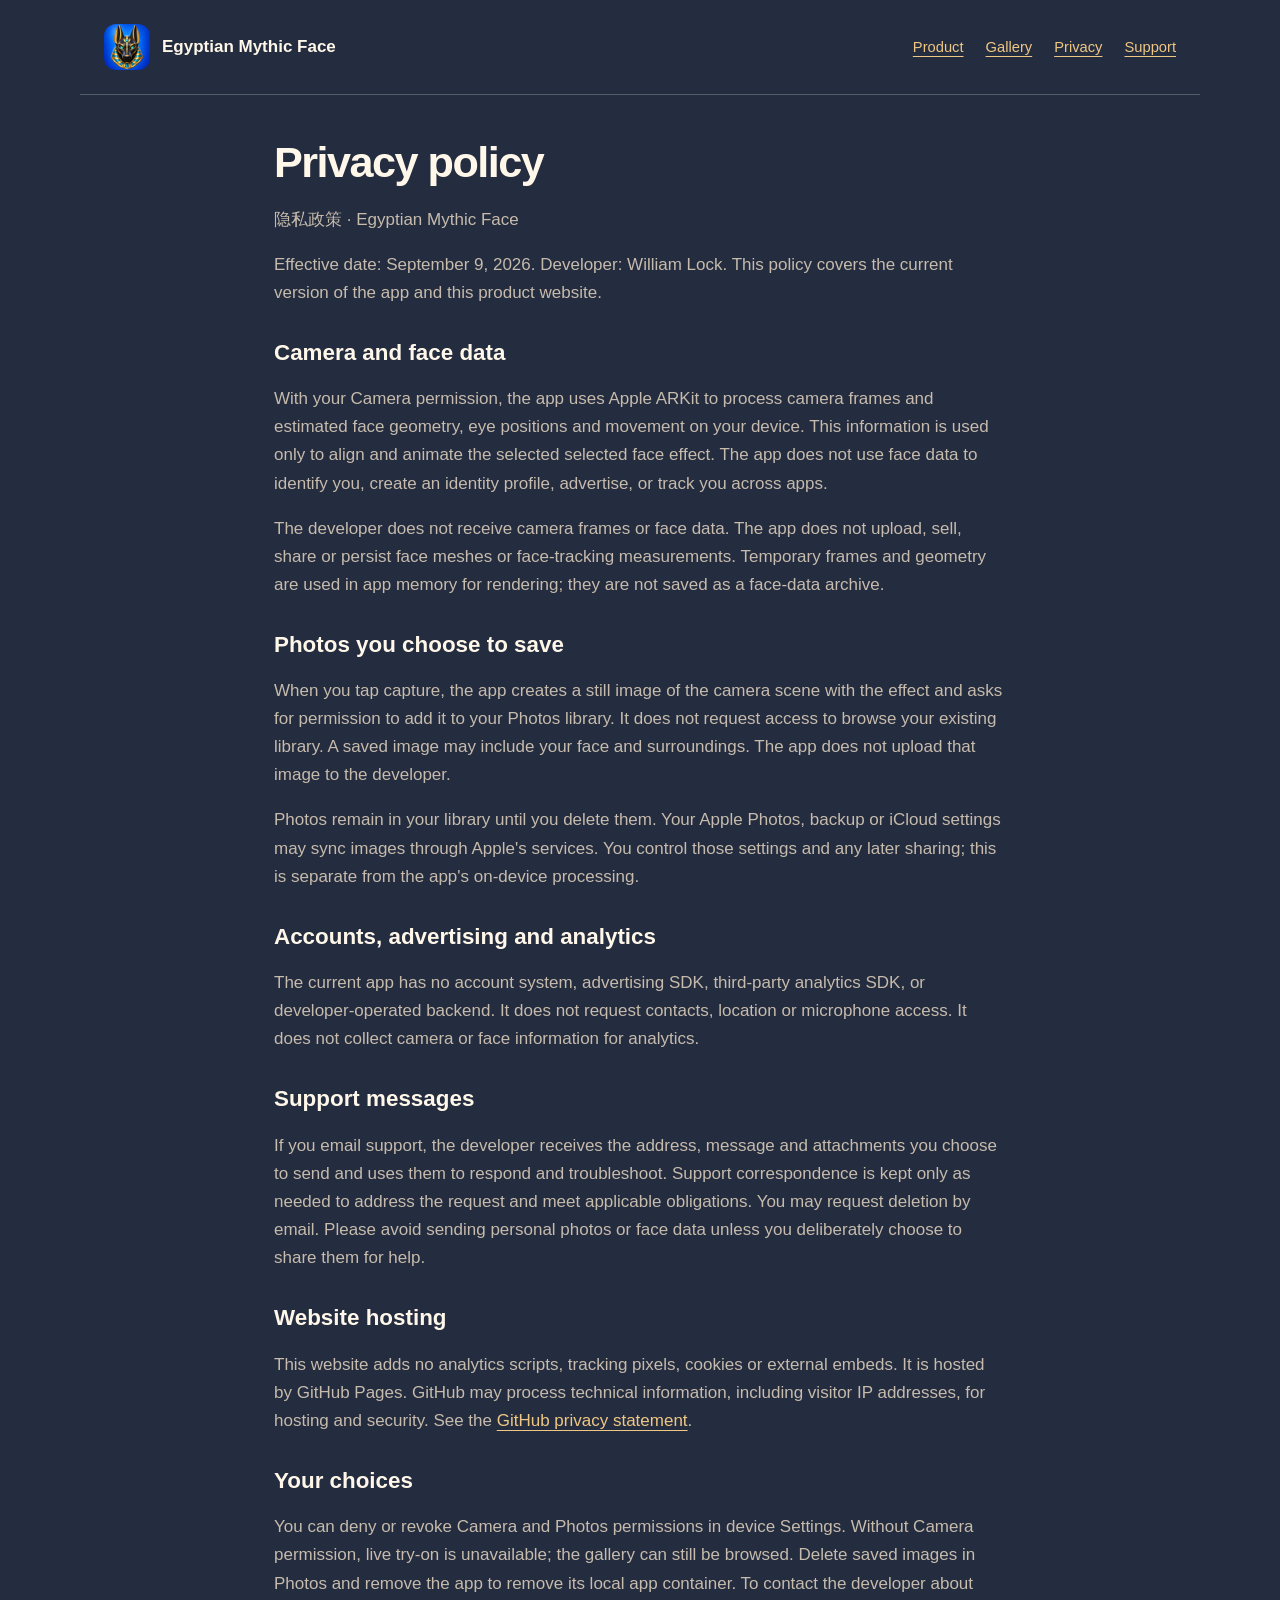
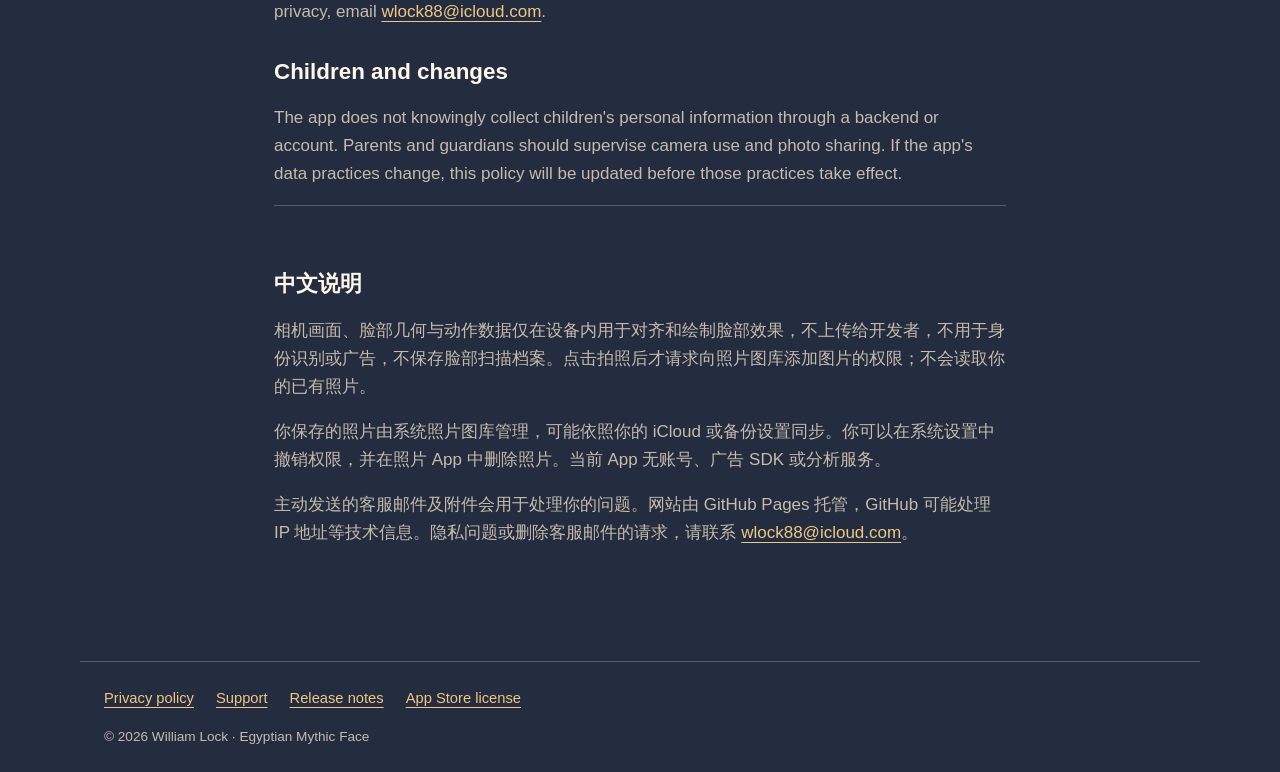
==== privacy.html @ 1ad41d78 "Publish Egyptian Mythic Face product, gallery, privacy and support pages" ====
<!doctype html>
<html lang="en"><head><meta charset="utf-8"><meta name="viewport" content="width=device-width,initial-scale=1"><title>Privacy policy | Egyptian Mythic Face</title><meta name="description" content="Explore eight original mask designs inspired by Egyptian mythology, from Anubis&#x27;s black and gold to Bastet&#x27;s purple and gold accents."><link rel="icon" href="assets/icon.png"><link rel="stylesheet" href="style.css"></head>
<body><header><a class="brand" href="index.html"><img src="assets/icon.png" alt="" width="46" height="46">Egyptian Mythic Face</a><nav aria-label="Main"><a href="index.html">Product</a><a href="campaign.html">Gallery</a><a href="privacy.html">Privacy</a><a href="support.html">Support</a></nav></header>
<main class="document"><h1>Privacy policy</h1><p lang="zh-Hans">隐私政策 · Egyptian Mythic Face</p><p>Effective date: September 9, 2026. Developer: William Lock. This policy covers the current version of the app and this product website.</p>
<h2>Camera and face data</h2><p>With your Camera permission, the app uses Apple ARKit to process camera frames and estimated face geometry, eye positions and movement on your device. This information is used only to align and animate the selected selected face effect. The app does not use face data to identify you, create an identity profile, advertise, or track you across apps.</p><p>The developer does not receive camera frames or face data. The app does not upload, sell, share or persist face meshes or face-tracking measurements. Temporary frames and geometry are used in app memory for rendering; they are not saved as a face-data archive.</p>
<h2>Photos you choose to save</h2><p>When you tap capture, the app creates a still image of the camera scene with the effect and asks for permission to add it to your Photos library. It does not request access to browse your existing library. A saved image may include your face and surroundings. The app does not upload that image to the developer.</p><p>Photos remain in your library until you delete them. Your Apple Photos, backup or iCloud settings may sync images through Apple's services. You control those settings and any later sharing; this is separate from the app's on-device processing.</p>
<h2>Accounts, advertising and analytics</h2><p>The current app has no account system, advertising SDK, third-party analytics SDK, or developer-operated backend. It does not request contacts, location or microphone access. It does not collect camera or face information for analytics.</p>
<h2>Support messages</h2><p>If you email support, the developer receives the address, message and attachments you choose to send and uses them to respond and troubleshoot. Support correspondence is kept only as needed to address the request and meet applicable obligations. You may request deletion by email. Please avoid sending personal photos or face data unless you deliberately choose to share them for help.</p>
<h2>Website hosting</h2><p>This website adds no analytics scripts, tracking pixels, cookies or external embeds. It is hosted by GitHub Pages. GitHub may process technical information, including visitor IP addresses, for hosting and security. See the <a href="https://docs.github.com/en/site-policy/privacy-policies/github-general-privacy-statement">GitHub privacy statement</a>.</p>
<h2>Your choices</h2><p>You can deny or revoke Camera and Photos permissions in device Settings. Without Camera permission, live try-on is unavailable; the gallery can still be browsed. Delete saved images in Photos and remove the app to remove its local app container. To contact the developer about privacy, email <a href="mailto:wlock88@icloud.com">wlock88@icloud.com</a>.</p>
<h2>Children and changes</h2><p>The app does not knowingly collect children's personal information through a backend or account. Parents and guardians should supervise camera use and photo sharing. If the app's data practices change, this policy will be updated before those practices take effect.</p>
<section lang="zh-Hans"><h2>中文说明</h2><p>相机画面、脸部几何与动作数据仅在设备内用于对齐和绘制脸部效果，不上传给开发者，不用于身份识别或广告，不保存脸部扫描档案。点击拍照后才请求向照片图库添加图片的权限；不会读取你的已有照片。</p><p>你保存的照片由系统照片图库管理，可能依照你的 iCloud 或备份设置同步。你可以在系统设置中撤销权限，并在照片 App 中删除照片。当前 App 无账号、广告 SDK 或分析服务。</p><p>主动发送的客服邮件及附件会用于处理你的问题。网站由 GitHub Pages 托管，GitHub 可能处理 IP 地址等技术信息。隐私问题或删除客服邮件的请求，请联系 <a href="mailto:wlock88@icloud.com">wlock88@icloud.com</a>。</p></section></main><footer><nav aria-label="Footer"><a href="privacy.html">Privacy policy</a><a href="support.html">Support</a><a href="releases.html">Release notes</a><a href="https://www.apple.com/legal/internet-services/itunes/dev/stdeula/">App Store license</a></nav>© 2026 William Lock · Egyptian Mythic Face</footer></body></html>
---- style.css ----
:root{color-scheme:dark;--bg:#0c0c0d;--panel:#171617;--ink:#fff7e9;--muted:#c6bbac;--gold:#efc784;--line:#3b3227}*{box-sizing:border-box}body{margin:0;background:var(--bg);color:var(--ink);font:17px/1.65 -apple-system,BlinkMacSystemFont,"Segoe UI",sans-serif}a{color:var(--gold);text-underline-offset:4px}a:focus-visible,summary:focus-visible{outline:3px solid var(--gold);outline-offset:5px}header,main,footer{max-width:1120px;margin:auto;padding:24px}header{display:flex;align-items:center;justify-content:space-between;gap:20px;border-bottom:1px solid var(--line)}.brand{display:flex;align-items:center;gap:12px;text-decoration:none;color:var(--ink);font-weight:750}.brand img{width:46px;height:46px;border-radius:12px}nav{display:flex;gap:22px;flex-wrap:wrap}nav a{font-size:.92rem}.hero{display:grid;grid-template-columns:1.05fr 1fr;align-items:center;gap:35px;padding:65px 0}.eyebrow{color:var(--gold);text-transform:uppercase;letter-spacing:.16em;font-size:.76rem;font-weight:700}h1{font-size:clamp(2.7rem,6vw,5.2rem);line-height:1.08;letter-spacing:-.035em;margin:20px 0}h1 span{display:block;color:var(--gold);letter-spacing:.12em;margin-top:12px;font-weight:500}h2{font-size:1.9rem;line-height:1.25}h3{font-size:1.1rem}p{color:var(--muted)}.lead{font-size:1.2rem;max-width:620px}.button{display:inline-block;padding:12px 20px;border:1px solid var(--gold);border-radius:10px;text-decoration:none;font-weight:650;margin-top:12px}.hero-art{display:grid;grid-template-columns:1fr 1fr;gap:8px;align-items:center}.hero-art img{width:100%;border-radius:90px;box-shadow:0 24px 60px #000}.hero-art img+img{margin-top:80px}.status{display:inline-block;border:1px solid var(--line);border-radius:99px;padding:5px 12px;font-size:.8rem;color:var(--muted)}section{padding:32px 0;border-top:1px solid var(--line)}.cards{display:grid;grid-template-columns:repeat(4,minmax(0,1fr));gap:16px}.mask{margin:0;background:var(--panel);border:1px solid var(--line);border-radius:18px;overflow:hidden;text-align:center}.mask img{width:100%;aspect-ratio:1;object-fit:contain;display:block}.mask figcaption{padding:10px 8px 16px}.mask strong{display:block;font-size:1.25rem;color:var(--gold)}.mask span{font-size:.88rem;color:var(--muted)}.features{display:grid;grid-template-columns:repeat(3,1fr);gap:24px}.features article{background:var(--panel);padding:22px;border-radius:14px}.features p{font-size:1rem}.note{font-size:.88rem;color:var(--muted)}.document{max-width:780px;padding-bottom:65px}.document h1{font-size:2.7rem}.document h2{font-size:1.4rem;margin-top:32px}li{color:var(--muted);margin:8px 0}details{padding:14px 0;border-bottom:1px solid var(--line)}summary{cursor:pointer;font-weight:650}footer{border-top:1px solid var(--line);font-size:.85rem;color:var(--muted)}footer nav{margin-bottom:15px}@media(max-width:700px){header{align-items:flex-start;flex-direction:column}.hero{grid-template-columns:1fr;padding:30px 0;gap:20px}.hero-art{max-width:440px;margin:auto}.hero-art img+img{margin-top:30px}.cards{grid-template-columns:repeat(2,minmax(0,1fr))}.features{grid-template-columns:1fr}main,header,footer{padding:20px}h1{font-size:3rem}nav{gap:16px}}
:root .hero-art img, :root .mask img { height: auto; }
.campaign{display:grid;grid-template-columns:.72fr 1.28fr;gap:28px;align-items:center}.campaign img{width:100%;height:auto;border:1px solid var(--line);border-radius:18px;display:block}@media(max-width:700px){.campaign{grid-template-columns:1fr}}

:root{--bg:#242C3F;--panel:#101c22;--line:#516068}
.hero-portrait{margin:0}.hero-portrait img{width:100%;height:auto;display:block;border-radius:20px}.hero-portrait figcaption{font-size:.8rem;color:var(--muted);margin-top:10px}.look-list{display:grid;grid-template-columns:repeat(4,minmax(0,1fr));gap:12px;padding:0;list-style:none}.look-list li{padding:12px;background:var(--panel);border:1px solid var(--line);border-radius:10px;margin:0}.screenshot-grid{display:grid;grid-template-columns:repeat(3,minmax(0,1fr));gap:20px;align-items:start}.screenshot-grid figure{margin:0;min-width:0}.screenshot-grid img{width:100%;height:auto;display:block;border-radius:12px;border:1px solid var(--line)}.screenshot-grid figcaption{font-size:.85rem;color:var(--muted);margin-top:10px}.chinese{color:var(--gold);font-size:1.4rem}.brand{min-width:0}.brand img{flex-shrink:0}h1{overflow-wrap:anywhere}@media(max-width:700px){.look-list{grid-template-columns:repeat(2,minmax(0,1fr))}.screenshot-grid{grid-template-columns:1fr}.screenshot-grid figure{max-width:440px;margin:auto}.hero-portrait{max-width:460px;margin:auto}.brand{font-size:.95rem}h1{font-size:2.8rem}}
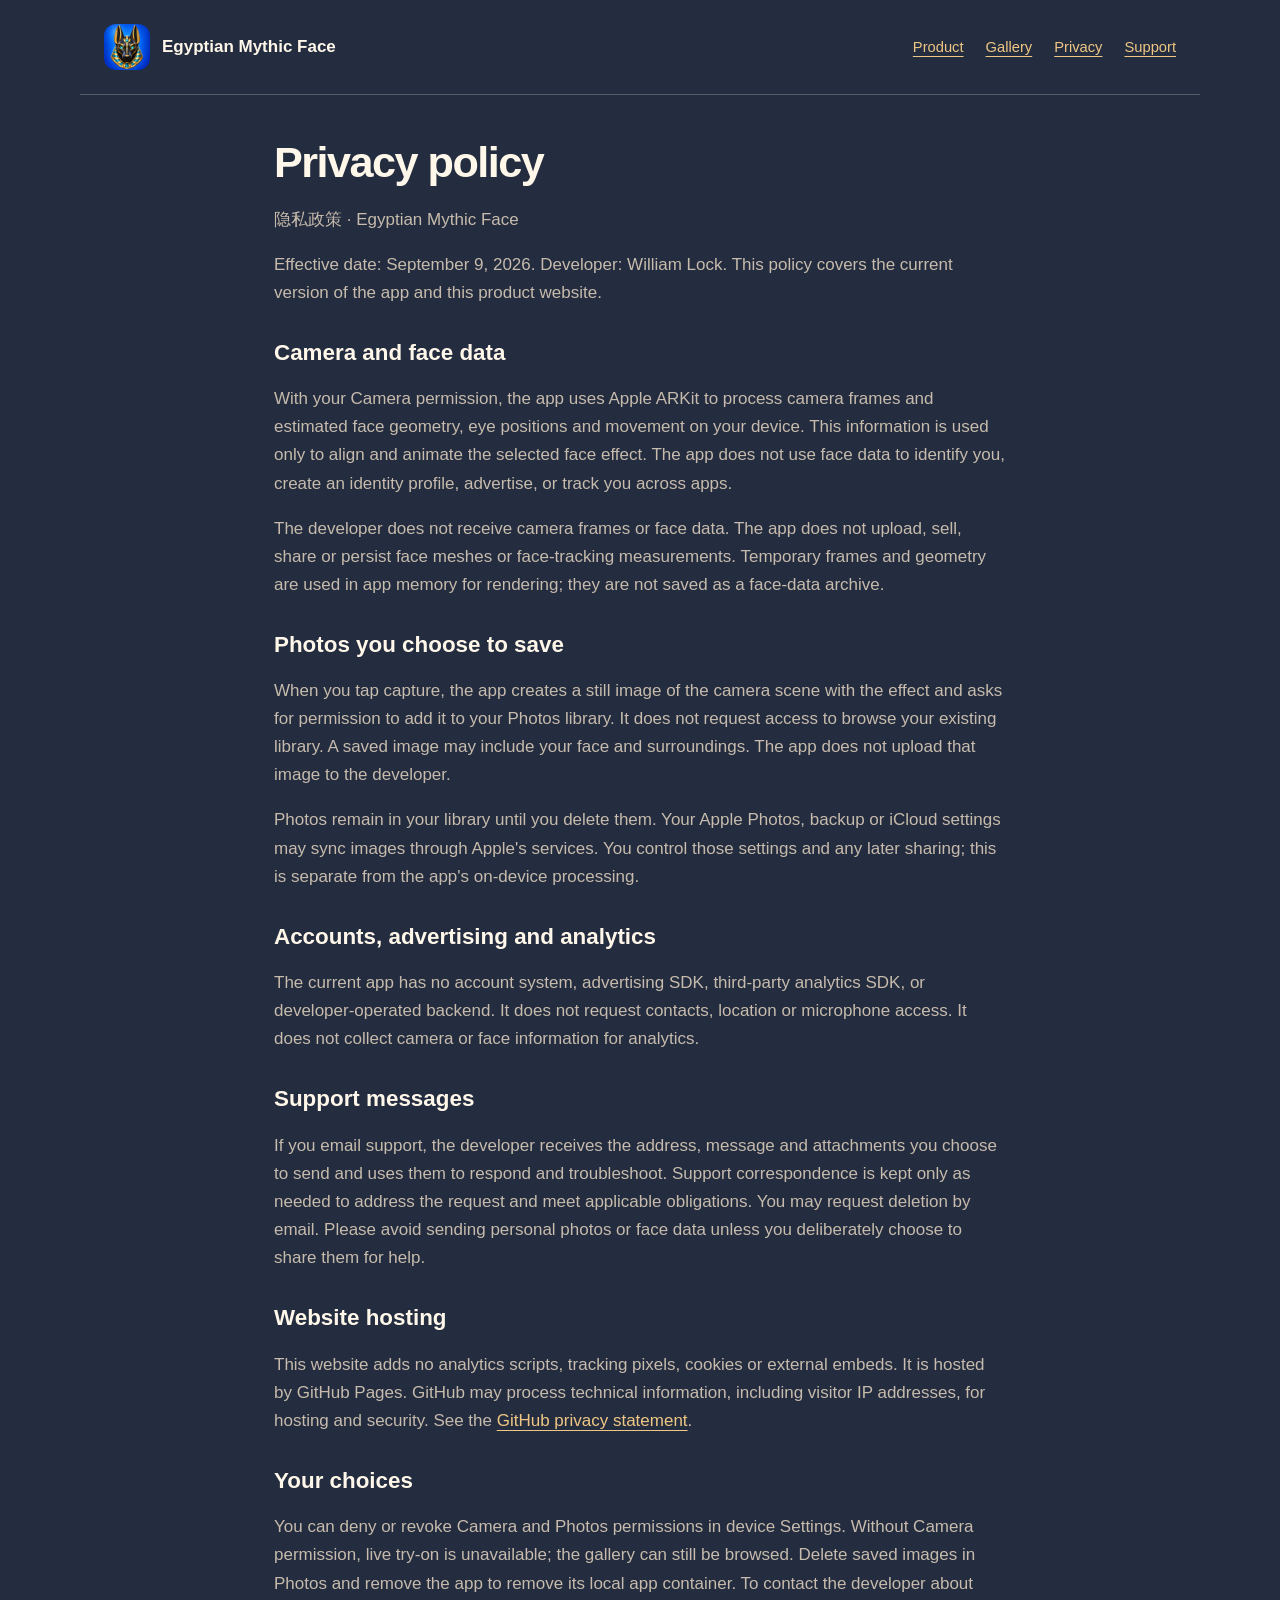
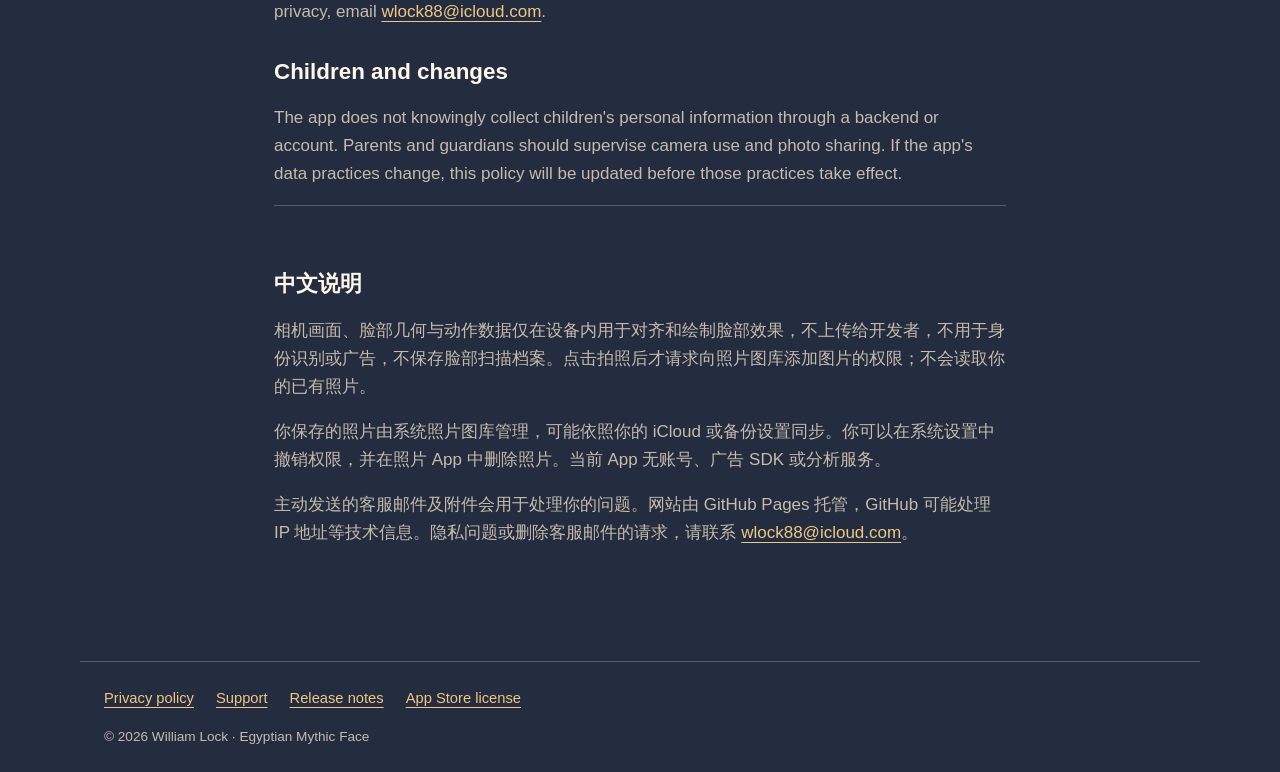
==== commit 169e4002: "Polish the face-data privacy description" ====
--- a/privacy.html
+++ b/privacy.html
@@ -2,7 +2,7 @@
 <html lang="en"><head><meta charset="utf-8"><meta name="viewport" content="width=device-width,initial-scale=1"><title>Privacy policy | Egyptian Mythic Face</title><meta name="description" content="Explore eight original mask designs inspired by Egyptian mythology, from Anubis&#x27;s black and gold to Bastet&#x27;s purple and gold accents."><link rel="icon" href="assets/icon.png"><link rel="stylesheet" href="style.css"></head>
 <body><header><a class="brand" href="index.html"><img src="assets/icon.png" alt="" width="46" height="46">Egyptian Mythic Face</a><nav aria-label="Main"><a href="index.html">Product</a><a href="campaign.html">Gallery</a><a href="privacy.html">Privacy</a><a href="support.html">Support</a></nav></header>
 <main class="document"><h1>Privacy policy</h1><p lang="zh-Hans">隐私政策 · Egyptian Mythic Face</p><p>Effective date: September 9, 2026. Developer: William Lock. This policy covers the current version of the app and this product website.</p>
-<h2>Camera and face data</h2><p>With your Camera permission, the app uses Apple ARKit to process camera frames and estimated face geometry, eye positions and movement on your device. This information is used only to align and animate the selected selected face effect. The app does not use face data to identify you, create an identity profile, advertise, or track you across apps.</p><p>The developer does not receive camera frames or face data. The app does not upload, sell, share or persist face meshes or face-tracking measurements. Temporary frames and geometry are used in app memory for rendering; they are not saved as a face-data archive.</p>
+<h2>Camera and face data</h2><p>With your Camera permission, the app uses Apple ARKit to process camera frames and estimated face geometry, eye positions and movement on your device. This information is used only to align and animate the selected face effect. The app does not use face data to identify you, create an identity profile, advertise, or track you across apps.</p><p>The developer does not receive camera frames or face data. The app does not upload, sell, share or persist face meshes or face-tracking measurements. Temporary frames and geometry are used in app memory for rendering; they are not saved as a face-data archive.</p>
 <h2>Photos you choose to save</h2><p>When you tap capture, the app creates a still image of the camera scene with the effect and asks for permission to add it to your Photos library. It does not request access to browse your existing library. A saved image may include your face and surroundings. The app does not upload that image to the developer.</p><p>Photos remain in your library until you delete them. Your Apple Photos, backup or iCloud settings may sync images through Apple's services. You control those settings and any later sharing; this is separate from the app's on-device processing.</p>
 <h2>Accounts, advertising and analytics</h2><p>The current app has no account system, advertising SDK, third-party analytics SDK, or developer-operated backend. It does not request contacts, location or microphone access. It does not collect camera or face information for analytics.</p>
 <h2>Support messages</h2><p>If you email support, the developer receives the address, message and attachments you choose to send and uses them to respond and troubleshoot. Support correspondence is kept only as needed to address the request and meet applicable obligations. You may request deletion by email. Please avoid sending personal photos or face data unless you deliberately choose to share them for help.</p>
